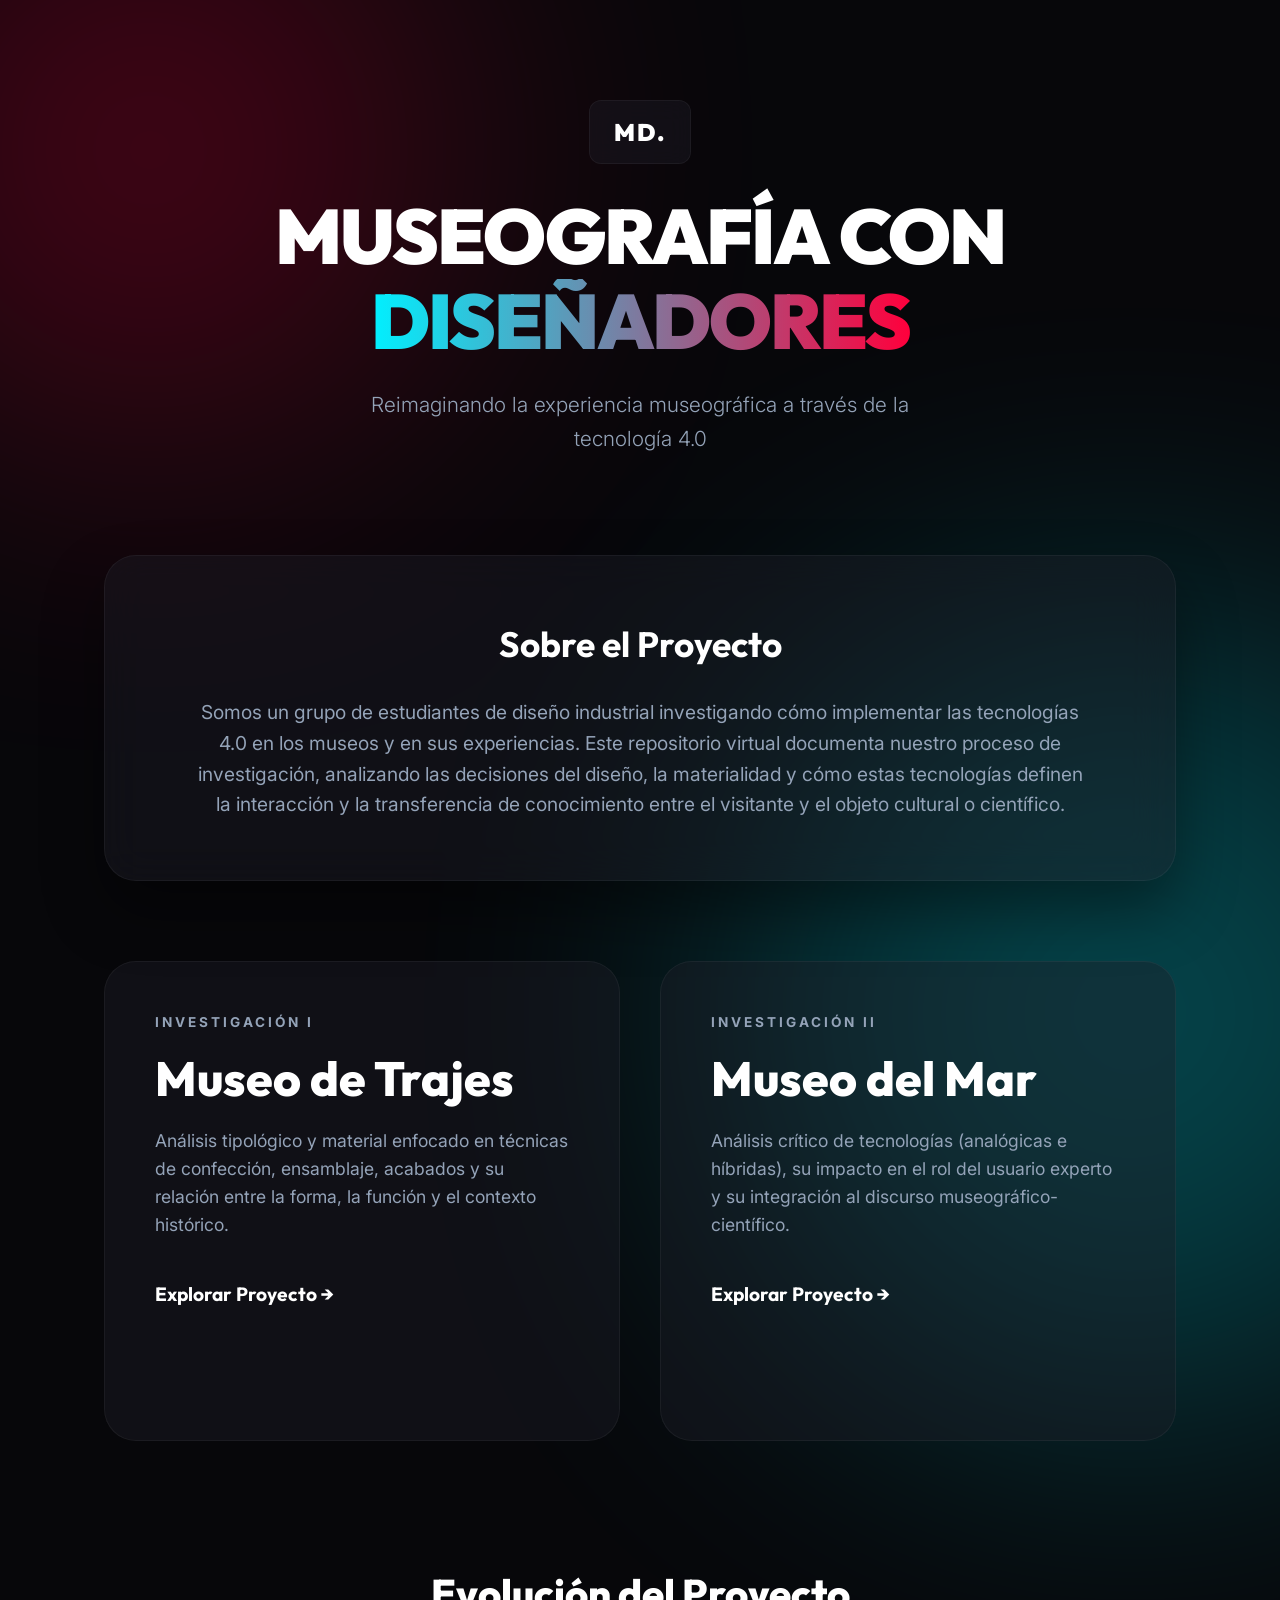
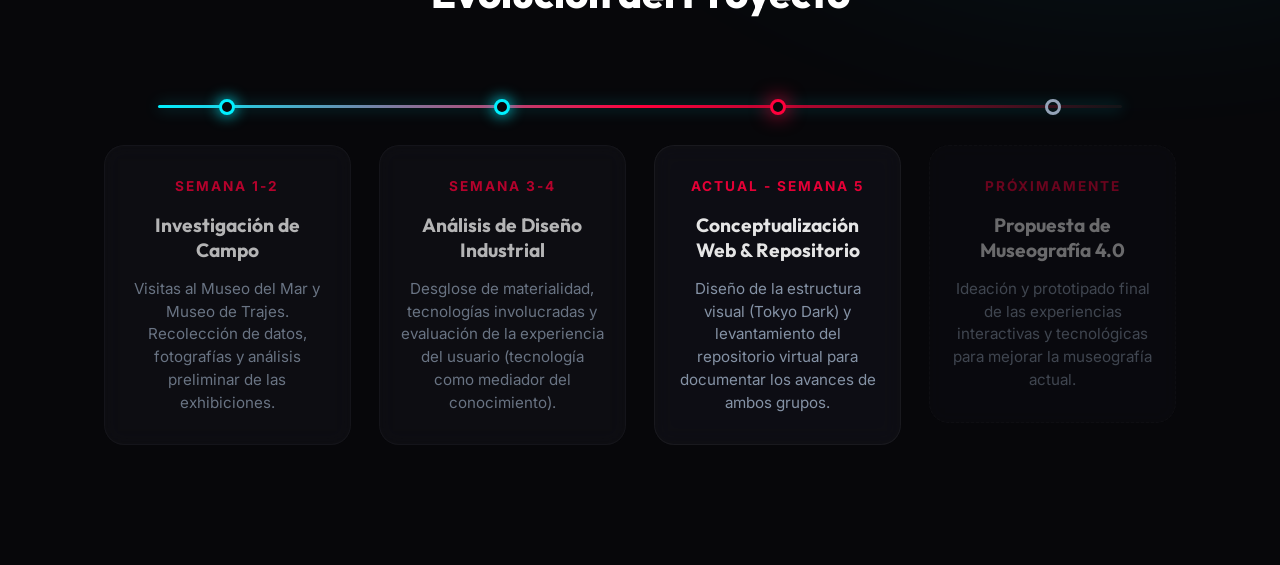
==== index.html @ 1bd92866 "Primera versión: Diseño y maquetación de Museo Mar y Trajes" ====
<!DOCTYPE html>
<html lang="es">

<head>
    <meta charset="UTF-8">
    <meta name="viewport" content="width=device-width, initial-scale=1.0">
    <title>Museografía con Diseñadores</title>
    <!-- Vinculando nuestra hoja de estilos (CSS) -->
    <link rel="stylesheet" href="css/style.css">
    <!-- Vinculando las fuentes de Google (Outfit para títulos, Inter para texto) -->
    <link
        href="https://fonts.googleapis.com/css2?family=Outfit:wght@300;400;700;900&family=Inter:wght@300;400;600&display=swap"
        rel="stylesheet">
</head>

<body>
    <!-- Efectos de luces de fondo (Glow) para el toque "Tokyo" -->
    <div class="ambient-glow glow-1"></div>
    <div class="ambient-glow glow-2"></div>

    <!-- Encabezado Principal de la Página -->
    <header class="hero">
        <div class="container">
            <div class="logo">MD.</div>
            <h1 class="title">Museografía con <span class="highlight">Diseñadores</span></h1>
            <p class="slogan">Reimaginando la experiencia museográfica a través de la tecnología 4.0</p>
        </div>
    </header>

    <!-- Contenido Principal -->
    <main class="container">
        <!-- Sección de Introducción -->
        <section class="intro">
            <h2>Sobre el Proyecto</h2>
            <p>Somos un grupo de estudiantes de diseño industrial investigando cómo implementar las tecnologías 4.0 en
                los museos y en sus experiencias. Este repositorio virtual documenta nuestro proceso de investigación,
                analizando las decisiones del diseño, la materialidad y cómo estas tecnologías definen la interacción y
                la transferencia de conocimiento entre el visitante y el objeto cultural o científico.</p>
        </section>

        <!-- Tarjetas Interactivas de los 2 Museos -->
        <section class="cards-grid">
            <!-- Tarjeta 1: Museo de Trajes -->
            <a href="museo-trajes.html" class="card trajes-card">
                <div class="card-content">
                    <div class="card-tag">Investigación I</div>
                    <h3>Museo de Trajes</h3>
                    <p>Análisis tipológico y material enfocado en técnicas de confección, ensamblaje, acabados y su
                        relación entre la forma, la función y el contexto histórico.</p>
                    <span class="btn">Explorar Proyecto &rarr;</span>
                </div>
                <div class="card-bg"></div>
            </a>

            <!-- Tarjeta 2: Museo del Mar -->
            <a href="museo-mar.html" class="card mar-card">
                <div class="card-content">
                    <div class="card-tag">Investigación II</div>
                    <h3>Museo del Mar</h3>
                    <p>Análisis crítico de tecnologías (analógicas e híbridas), su impacto en el rol del usuario experto
                        y su integración al discurso museográfico-científico.</p>
                    <span class="btn">Explorar Proyecto &rarr;</span>
                </div>
                <div class="card-bg"></div>
            </a>
        </section>

        <!-- Sección de Línea de Tiempo (Proceso) -->
        <section class="timeline-section">
            <h2 class="timeline-title">Evolución del Proyecto</h2>
            <div class="timeline">
                <!-- Hito 1 -->
                <div class="timeline-item">
                    <div class="timeline-dot"></div>
                    <div class="timeline-content">
                        <div class="timeline-date">Semana 1-2</div>
                        <h3>Investigación de Campo</h3>
                        <p>Visitas al Museo del Mar y Museo de Trajes. Recolección de datos, fotografías y análisis
                            preliminar de las exhibiciones.</p>
                    </div>
                </div>

                <!-- Hito 2 -->
                <div class="timeline-item">
                    <div class="timeline-dot"></div>
                    <div class="timeline-content">
                        <div class="timeline-date">Semana 3-4</div>
                        <h3>Análisis de Diseño Industrial</h3>
                        <p>Desglose de materialidad, tecnologías involucradas y evaluación de la experiencia del usuario
                            (tecnología como mediador del conocimiento).</p>
                    </div>
                </div>

                <!-- Hito 3 -->
                <div class="timeline-item focus">
                    <div class="timeline-dot pulsing"></div>
                    <div class="timeline-content">
                        <div class="timeline-date">Actual - Semana 5</div>
                        <h3>Conceptualización Web & Repositorio</h3>
                        <p>Diseño de la estructura visual (Tokyo Dark) y levantamiento del repositorio virtual para
                            documentar los avances de ambos grupos.</p>
                    </div>
                </div>

                <!-- Hito 4 -->
                <div class="timeline-item future">
                    <div class="timeline-dot"></div>
                    <div class="timeline-content">
                        <div class="timeline-date">Próximamente</div>
                        <h3>Propuesta de Museografía 4.0</h3>
                        <p>Ideación y prototipado final de las experiencias interactivas y tecnológicas para mejorar la
                            museografía actual.</p>
                    </div>
                </div>
            </div>
        </section>
    </main>
</body>

</html>
---- css/style.css ----
/* =========================================================================
   VARIABLES GLOBALES (El "Sistema de Diseño")
   ========================================================================= */
:root {
    /* Paleta de colores Dark Tokyo */
    --bg-dark: #07070a;
    /* Fondo casi negro */
    --text-primary: #ffffff;
    /* Texto principal blanco */
    --text-secondary: #94a3b8;
    /* Texto gris claro para párrafos */

    /* Colores Neón / Acentos */
    --accent-cyan: #00f0ff;
    /* Azul neón para Museo del Mar */
    --accent-magenta: #ff003c;
    /* Magenta neón para Museo de Trajes */

    /* Efecto "Glassmorphism" (Cristal esmerilado) */
    --glass-bg: rgba(30, 30, 40, 0.4);
    --glass-border: rgba(255, 255, 255, 0.05);
}

/* =========================================================================
   CONFIGURACIÓN BÁSICA (Reset y Tipografías)
   ========================================================================= */
* {
    margin: 0;
    padding: 0;
    box-sizing: border-box;
}

body {
    background-color: var(--bg-dark);
    color: var(--text-primary);
    font-family: 'Inter', sans-serif;
    /* Fuente legible para textos largos */
    line-height: 1.6;
    overflow-x: hidden;
    position: relative;
}

/* Aplicamos Outline (fuente geométrica moderna) a los títulos */
h1,
h2,
h3,
.logo {
    font-family: 'Outfit', sans-serif;
}

/* Contenedor central para que el contenido no pegue a los bordes de la pantalla */
.container {
    max-width: 1200px;
    /* Ancho máximo en pantallas grandes */
    margin: 0 auto;
    padding: 0 5%;
}

/* =========================================================================
   EFFECTOS DE LUZ AMBIENTAL (Glow)
   ========================================================================= */
.ambient-glow {
    position: absolute;
    border-radius: 50%;
    filter: blur(140px);
    z-index: -1;
    opacity: 0.25;
}

/* Luz rosada arriba a la izquierda */
.glow-1 {
    top: -150px;
    left: -150px;
    width: 600px;
    height: 600px;
    background: var(--accent-magenta);
}

/* Luz cyan a la derecha, en medio */
.glow-2 {
    top: 30%;
    right: -250px;
    width: 800px;
    height: 800px;
    background: var(--accent-cyan);
}

/* =========================================================================
   ENCABEZADO (HERO)
   ========================================================================= */
.hero {
    padding: 100px 0 60px;
    text-align: center;
}

.logo {
    font-size: 1.5rem;
    font-weight: 900;
    color: var(--text-primary);
    margin-bottom: 30px;
    display: inline-block;
    padding: 12px 24px;
    /* Efecto de cristal para el logo */
    background: var(--glass-bg);
    border: 1px solid var(--glass-border);
    backdrop-filter: blur(12px);
    -webkit-backdrop-filter: blur(12px);
    border-radius: 12px;
    letter-spacing: 2px;
}

/* Jerarquía de tamaños: Título enorme y responsivo */
.title {
    font-size: clamp(2.5rem, 6vw, 5rem);
    font-weight: 900;
    line-height: 1.1;
    margin-bottom: 25px;
    text-transform: uppercase;
    letter-spacing: -2px;
}

/* Resaltado con gradiente de color */
.highlight {
    background: linear-gradient(90deg, var(--accent-cyan), var(--accent-magenta));
    -webkit-background-clip: text;
    /* Safari/Chrome */
    background-clip: text;
    -webkit-text-fill-color: transparent;
    display: inline-block;
}

.slogan {
    font-size: 1.3rem;
    color: var(--text-secondary);
    max-width: 600px;
    margin: 0 auto;
    font-weight: 300;
}

/* =========================================================================
   SECCIÓN: INTRODUCCIÓN
   ========================================================================= */
.intro {
    background: var(--glass-bg);
    border: 1px solid var(--glass-border);
    backdrop-filter: blur(20px);
    /* Efecto vidrio empañado */
    -webkit-backdrop-filter: blur(20px);
    border-radius: 32px;
    padding: 60px;
    margin: 40px 0 80px;
    text-align: center;
    box-shadow: 0 30px 60px rgba(0, 0, 0, 0.4);
}

.intro h2 {
    font-size: 2.2rem;
    margin-bottom: 25px;
    font-weight: 700;
}

.intro p {
    font-size: 1.2rem;
    color: var(--text-secondary);
    max-width: 900px;
    margin: 0 auto;
}

/* =========================================================================
   DISEÑO DE LAS TARJETAS (MUSEOS)
   ========================================================================= */
.cards-grid {
    display: grid;
    /* Esto hace que las tarjetas se adapten solas si hay poco espacio (móvil vs pc) */
    grid-template-columns: repeat(auto-fit, minmax(380px, 1fr));
    gap: 40px;
    margin-bottom: 120px;
}

/* Estructura base de la tarjeta */
.card {
    position: relative;
    text-decoration: none;
    color: var(--text-primary);
    background: var(--glass-bg);
    border: 1px solid var(--glass-border);
    border-radius: 32px;
    padding: 50px;
    overflow: hidden;
    /* Transición súper suave (curvada) para animar todo */
    transition: all 0.5s cubic-bezier(0.25, 1, 0.5, 1);
    display: flex;
    flex-direction: column;
    min-height: 480px;
    z-index: 1;
    /* Para que el texto quede arriba del resplandor de fondo */
}

/* Interacción: Efecto flotar (Hover) y sombra */
.card:hover {
    transform: translateY(-15px);
    border-color: rgba(255, 255, 255, 0.15);
    box-shadow: 0 40px 80px rgba(0, 0, 0, 0.5);
}

/* Fondo oculto de las tarjetas que se iluminará */
.card-bg {
    position: absolute;
    top: 0;
    left: 0;
    width: 100%;
    height: 100%;
    z-index: -1;
    opacity: 0;
    transition: opacity 0.5s ease;
}

/* Al poner el mouse, iluminar una con rosa y otra con azul */
.trajes-card:hover .card-bg {
    background: radial-gradient(circle at top right, rgba(255, 0, 60, 0.2), transparent 70%);
    opacity: 1;
}

.mar-card:hover .card-bg {
    background: radial-gradient(circle at top right, rgba(0, 240, 255, 0.2), transparent 70%);
    opacity: 1;
}

/* Animación de colores en el título */
.trajes-card:hover h3 {
    color: var(--accent-magenta);
}

.mar-card:hover h3 {
    color: var(--accent-cyan);
}

/* Etiqueta pequeñita arriba de la tarjeta */
.card-tag {
    font-size: 0.85rem;
    text-transform: uppercase;
    letter-spacing: 3px;
    color: var(--text-secondary);
    margin-bottom: 20px;
    font-weight: 700;
}

.card h3 {
    font-size: 3rem;
    margin-bottom: 25px;
    font-weight: 800;
    transition: color 0.4s ease;
    line-height: 1;
}

.card p {
    color: var(--text-secondary);
    font-size: 1.1rem;
    margin-bottom: 40px;
    flex-grow: 1;
    /* Obliga al botón a irse hacia el fondo */
}

/* Botón "Explorar" de la tarjeta */
.btn {
    display: inline-flex;
    align-items: center;
    font-family: 'Outfit', sans-serif;
    font-weight: 700;
    font-size: 1.2rem;
    color: var(--text-primary);
    transition: transform 0.4s ease, color 0.4s ease;
}

/* El botón se desplaza un poco a la derecha al hacer hover */
.card:hover .btn {
    transform: translateX(10px);
}

.trajes-card:hover .btn {
    color: var(--accent-magenta);
}

.mar-card:hover .btn {
    color: var(--accent-cyan);
}

/* =========================================================================
   RESPONSIVE (Adaptación a Celulares)
   ========================================================================= */
@media (max-width: 768px) {
    .container {
        padding: 0 6%;
    }

    .hero {
        padding: 60px 0 30px;
    }

    .intro {
        padding: 40px 25px;
        border-radius: 20px;
    }

    .card {
        padding: 40px 30px;
        min-height: 400px;
        border-radius: 20px;
    }

    .card h3 {
        font-size: 2.2rem;
    }
}

/* =========================================================================
   SECCIÓN: LÍNEA DE TIEMPO (TIMELINE) HORIZONTAL
   ========================================================================= */
.timeline-section {
    margin: 80px 0 120px;
}

.timeline-title {
    font-size: 2.5rem;
    text-align: center;
    margin-bottom: 80px;
    font-weight: 800;
    color: var(--text-primary);
}

/* Contenedor principal para la línea horizontal */
.timeline {
    position: relative;
    max-width: 1200px;
    margin: 0 auto;
    display: flex;
    justify-content: space-between;
    align-items: flex-start;
    padding-top: 40px;
    /* Espacio para que el punto y la línea queden arriba */
}

/* La línea horizontal brillante que conecta todo */
.timeline::before {
    content: '';
    position: absolute;
    top: 0;
    left: 5%;
    right: 5%;
    /* No llega hasta los bordes extremos */
    height: 3px;
    background: linear-gradient(to right, var(--accent-cyan), var(--accent-magenta), var(--glass-border));
    box-shadow: 0 0 15px rgba(0, 240, 255, 0.4);
    border-radius: 2px;
}

.timeline-item {
    position: relative;
    width: 23%;
    /* Espacio uniforme para 4 elementos (4 * 23% = 92%) */
    display: flex;
    flex-direction: column;
    align-items: center;
    text-align: center;
}

/* El "punto" en la línea de tiempo (ahora centrado arriba de cada tarjeta) */
.timeline-dot {
    position: absolute;
    top: -46px;
    /* Para que quede exactamente sobre la línea central (40px padding + mitad de altura) */
    left: 50%;
    transform: translateX(-50%);
    width: 16px;
    height: 16px;
    border-radius: 50%;
    background-color: var(--bg-dark);
    border: 3px solid var(--accent-cyan);
    z-index: 2;
    box-shadow: 0 0 15px var(--accent-cyan);
    transition: all 0.4s ease;
}

/* Contrador de la información (las tarjetas de abajo) */
.timeline-content {
    background: var(--glass-bg);
    border: 1px solid var(--glass-border);
    backdrop-filter: blur(10px);
    -webkit-backdrop-filter: blur(10px);
    border-radius: 20px;
    padding: 30px 20px;
    width: 100%;
    transition: all 0.4s cubic-bezier(0.175, 0.885, 0.32, 1.275);
    /* Efecto rebote suave */
    opacity: 0.7;
    /* Por defecto están un poco tenues para que destaque el "hover" */
}

/* ==========================================
   Efectos de Interactividad (Hover/Destacar)
   ========================================== */
.timeline-item:hover .timeline-content {
    transform: translateY(-15px) scale(1.05);
    /* Sube un poco y se agranda */
    border-color: var(--accent-cyan);
    box-shadow: 0 20px 40px rgba(0, 0, 0, 0.4);
    opacity: 1;
    /* Se vuelve completamente visible */
    z-index: 10;
}

.timeline-item:hover .timeline-dot {
    background-color: var(--accent-cyan);
    transform: translateX(-50%) scale(1.5);
    /* El punto crece al interactuar */
}

/* Efecto especial para el ítem activo (focus) al interactuar */
.timeline-item.focus:hover .timeline-content {
    border-color: var(--accent-magenta);
}

.timeline-item.focus:hover .timeline-dot {
    background-color: var(--accent-magenta);
    box-shadow: 0 0 30px var(--accent-magenta);
}

/* Formato de Textos en la Línea de Tiempo */
.timeline-date {
    font-size: 0.85rem;
    color: var(--accent-magenta);
    font-weight: 700;
    margin-bottom: 15px;
    letter-spacing: 2px;
    text-transform: uppercase;
}

.timeline-item h3 {
    font-size: 1.2rem;
    margin-bottom: 15px;
    color: var(--text-primary);
    line-height: 1.3;
}

.timeline-item p {
    color: var(--text-secondary);
    font-size: 0.95rem;
    line-height: 1.5;
}

/* Modificadores estado Actual (Focus) y Futuro */
.timeline-item.focus .timeline-dot {
    border-color: var(--accent-magenta);
    box-shadow: 0 0 20px var(--accent-magenta);
    opacity: 1;
}

.timeline-item.focus .timeline-content {
    opacity: 0.9;
    /* El actual brilla un poco más por defecto */
}

.pulsing {
    animation: pulse 2s infinite;
}

@keyframes pulse {
    0% {
        box-shadow: 0 0 0 0 rgba(255, 0, 60, 0.7);
    }

    70% {
        box-shadow: 0 0 0 15px rgba(255, 0, 60, 0);
    }

    100% {
        box-shadow: 0 0 0 0 rgba(255, 0, 60, 0);
    }
}

.timeline-item.future .timeline-content {
    opacity: 0.4;
    border-style: dashed;
}

.timeline-item.future .timeline-dot {
    border-color: var(--text-secondary);
    box-shadow: none;
    background: transparent;
}

.timeline-item.future:hover .timeline-content {
    opacity: 0.8;
    border-color: var(--text-secondary);
}

.timeline-item.future:hover .timeline-dot {
    background-color: var(--text-secondary);
}

/* Responsividad: Si la pantalla es pequeña (celular), volvemos a vertical para que quepa */
@media (max-width: 900px) {
    .timeline {
        flex-direction: column;
        padding-top: 0;
        padding-left: 40px;
    }

    .timeline::before {
        top: 0;
        left: 10px;
        right: auto;
        height: 100%;
        width: 3px;
        background: linear-gradient(to bottom, var(--accent-cyan), var(--accent-magenta));
    }

    .timeline-item {
        width: 100%;
        margin-bottom: 40px;
        align-items: flex-start;
        text-align: left;
    }

    .timeline-dot {
        top: 20px;
        left: -30px;
        transform: none;
    }

    .timeline-item:hover .timeline-dot {
        transform: scale(1.3);
    }
}

/* =========================================================================
   SUBPÁGINA: MUSEO DE TRAJES (Y GENERALES PARA SUBPÁGINAS)
   ========================================================================= */

/* Navegación Superior (Volver) */
.subpage-nav {
    display: flex;
    justify-content: space-between;
    align-items: center;
    padding-top: 40px;
    margin-bottom: 20px;
}

.back-link {
    color: var(--text-secondary);
    text-decoration: none;
    font-weight: 600;
    font-size: 1.1rem;
    transition: color 0.3s ease, transform 0.3s ease;
    display: inline-block;
}

.back-link:hover {
    color: var(--text-primary);
    transform: translateX(-5px);
}

.project-indicator {
    background: var(--glass-bg);
    border: 1px solid var(--glass-border);
    padding: 8px 16px;
    border-radius: 20px;
    font-size: 0.9rem;
    color: var(--text-secondary);
    letter-spacing: 2px;
}

.subpage-hero {
    padding: 60px 0 40px;
    text-align: left;
}

.subpage-hero .title {
    font-size: 4rem;
    text-transform: none;
    margin-bottom: 15px;
}

.highlight-magenta {
    color: var(--accent-magenta);
}

/* SECCIÓN: Investigación de Campo */
.research-section {
    margin: 60px 0;
    background: var(--glass-bg);
    border: 1px solid var(--glass-border);
    border-radius: 32px;
    padding: 60px;
}

.section-title {
    font-size: 2.5rem;
    margin-bottom: 40px;
    color: var(--text-primary);
}

.research-grid {
    display: grid;
    grid-template-columns: 1fr 1fr;
    gap: 60px;
    align-items: center;
}

.research-text h3 {
    font-size: 1.8rem;
    margin-bottom: 20px;
    color: var(--accent-magenta);
}

.research-text p {
    font-size: 1.15rem;
    color: var(--text-secondary);
    margin-bottom: 20px;
}

.styled-list {
    list-style: none;
    padding-left: 20px;
}

.styled-list li {
    position: relative;
    margin-bottom: 15px;
    font-size: 1.1rem;
    color: var(--text-secondary);
    padding-left: 15px;
}

.styled-list li::before {
    content: '';
    position: absolute;
    left: -15px;
    top: 8px;
    width: 8px;
    height: 8px;
    border-radius: 50%;
    background-color: var(--accent-magenta);
    box-shadow: 0 0 10px var(--accent-magenta);
}

.styled-list li strong {
    color: var(--text-primary);
}

/* Espacio temporal para foto */
.research-image-placeholder {
    background: rgba(0, 0, 0, 0.4);
    border: 2px dashed rgba(255, 0, 60, 0.3);
    border-radius: 20px;
    height: 400px;
    display: flex;
    justify-content: center;
    align-items: center;
    text-align: center;
}

.placeholder-content .icon {
    font-size: 4rem;
    opacity: 0.5;
    display: block;
    margin-bottom: 15px;
}

.placeholder-content p {
    color: var(--text-secondary);
    max-width: 250px;
    margin: 0 auto;
}

/* SECCIÓN: Archivo Digital 3D */
.models-section {
    margin: 100px 0 120px;
}

.section-desc {
    font-size: 1.2rem;
    color: var(--text-secondary);
    margin-bottom: 50px;
    margin-top: -20px;
}

.models-grid {
    display: grid;
    grid-template-columns: repeat(auto-fit, minmax(320px, 1fr));
    gap: 40px;
}

.model-card {
    background: var(--glass-bg);
    border: 1px solid var(--glass-border);
    border-radius: 20px;
    overflow: hidden;
    cursor: pointer;
    transition: transform 0.4s ease, border-color 0.4s ease, box-shadow 0.4s ease;
}

.model-card:hover {
    transform: translateY(-10px);
    border-color: var(--accent-magenta);
    box-shadow: 0 20px 40px rgba(255, 0, 60, 0.15);
}

.model-thumbnail {
    height: 250px;
    background: rgba(0, 0, 0, 0.5);
    display: flex;
    justify-content: center;
    align-items: center;
    position: relative;
    overflow: hidden;
}

/* Cubo falso para "simular" el 3D */
.cube-wireframe {
    width: 80px;
    height: 80px;
    border: 2px solid rgba(255, 255, 255, 0.2);
    position: relative;
    transform: rotateX(45deg) rotateY(45deg);
    transform-style: preserve-3d;
    transition: transform 0.5s ease;
}

.model-card:hover .cube-wireframe {
    transform: rotateX(70deg) rotateY(70deg);
    border-color: var(--accent-magenta);
    box-shadow: 0 0 20px rgba(255, 0, 60, 0.5);
}

.model-info {
    padding: 30px;
}

.model-info h3 {
    font-size: 1.5rem;
    margin-bottom: 10px;
}

.model-info p {
    color: var(--text-secondary);
    margin-bottom: 20px;
    font-size: 0.95rem;
}

.view-btn {
    color: var(--accent-magenta);
    font-weight: 700;
    font-size: 0.95rem;
    text-transform: uppercase;
    letter-spacing: 1px;
    transition: text-shadow 0.3s ease;
}

.model-card:hover .view-btn {
    text-shadow: 0 0 10px var(--accent-magenta);
}

/* =========================================================================
   VENTANA EMERGENTE (MODAL PARA 3D)
   ========================================================================= */
.modal-overlay {
    position: fixed;
    top: 0;
    left: 0;
    width: 100vw;
    height: 100vh;
    background: rgba(0, 0, 0, 0.85);
    backdrop-filter: blur(15px);
    -webkit-backdrop-filter: blur(15px);
    z-index: 1000;
    display: flex;
    justify-content: center;
    align-items: center;
    opacity: 0;
    pointer-events: none;
    transition: opacity 0.4s ease;
}

.modal-overlay.active {
    opacity: 1;
    pointer-events: all;
}

.modal-content {
    background: var(--bg-dark);
    border: 1px solid rgba(255, 0, 60, 0.3);
    border-radius: 24px;
    width: 90%;
    max-width: 1200px;
    height: 85vh;
    position: relative;
    transform: translateY(50px) scale(0.95);
    transition: transform 0.4s cubic-bezier(0.175, 0.885, 0.32, 1.275);
    overflow: hidden;
    box-shadow: 0 30px 80px rgba(0, 0, 0, 0.8), 0 0 40px rgba(255, 0, 60, 0.1);
}

.modal-overlay.active .modal-content {
    transform: translateY(0) scale(1);
}

.close-btn {
    position: absolute;
    top: 25px;
    right: 30px;
    background: none;
    border: none;
    color: var(--text-secondary);
    font-size: 2.5rem;
    cursor: pointer;
    z-index: 10;
    transition: color 0.3s ease;
}

.close-btn:hover {
    color: var(--text-primary);
}

.modal-layout {
    display: flex;
    height: 100%;
}

.modal-3d-viewer {
    flex: 1.5;
    background: radial-gradient(circle at center, rgba(30, 30, 40, 1) 0%, rgba(10, 10, 15, 1) 100%);
    position: relative;
    display: flex;
    justify-content: center;
    align-items: center;
    border-right: 1px solid var(--glass-border);
}

.viewer-placeholder {
    text-align: center;
}

.viewer-placeholder p {
    font-size: 1.5rem;
    color: var(--text-primary);
    margin-bottom: 10px;
}

.viewer-placeholder .instruction {
    color: var(--text-secondary);
    font-size: 0.9rem;
}

.modal-details {
    flex: 1;
    padding: 50px 40px;
    overflow-y: auto;
}

.tag-badge {
    background: rgba(255, 0, 60, 0.1);
    color: var(--accent-magenta);
    padding: 5px 12px;
    border-radius: 20px;
    font-size: 0.8rem;
    font-weight: 700;
    text-transform: uppercase;
    letter-spacing: 1px;
    display: inline-block;
    margin-bottom: 20px;
    border: 1px solid rgba(255, 0, 60, 0.3);
}

.modal-details h2 {
    font-size: 2.5rem;
    margin-bottom: 40px;
    line-height: 1.1;
}

.detail-group {
    margin-bottom: 30px;
}

.detail-group h4 {
    font-family: 'Outfit', sans-serif;
    color: var(--text-primary);
    font-size: 1.2rem;
    margin-bottom: 10px;
    border-bottom: 1px solid var(--glass-border);
    padding-bottom: 5px;
}

.detail-group p {
    color: var(--text-secondary);
    font-size: 1.05rem;
    line-height: 1.6;
}

/* Responsividad para la subpágina */
@media (max-width: 900px) {
    .research-grid {
        grid-template-columns: 1fr;
        gap: 40px;
    }

    .modal-layout {
        flex-direction: column;
    }

    .modal-3d-viewer {
        min-height: 40vh;
        flex: none;
        border-right: none;
        border-bottom: 1px solid var(--glass-border);
    }

    .modal-details {
        padding: 30px 25px;
    }
}
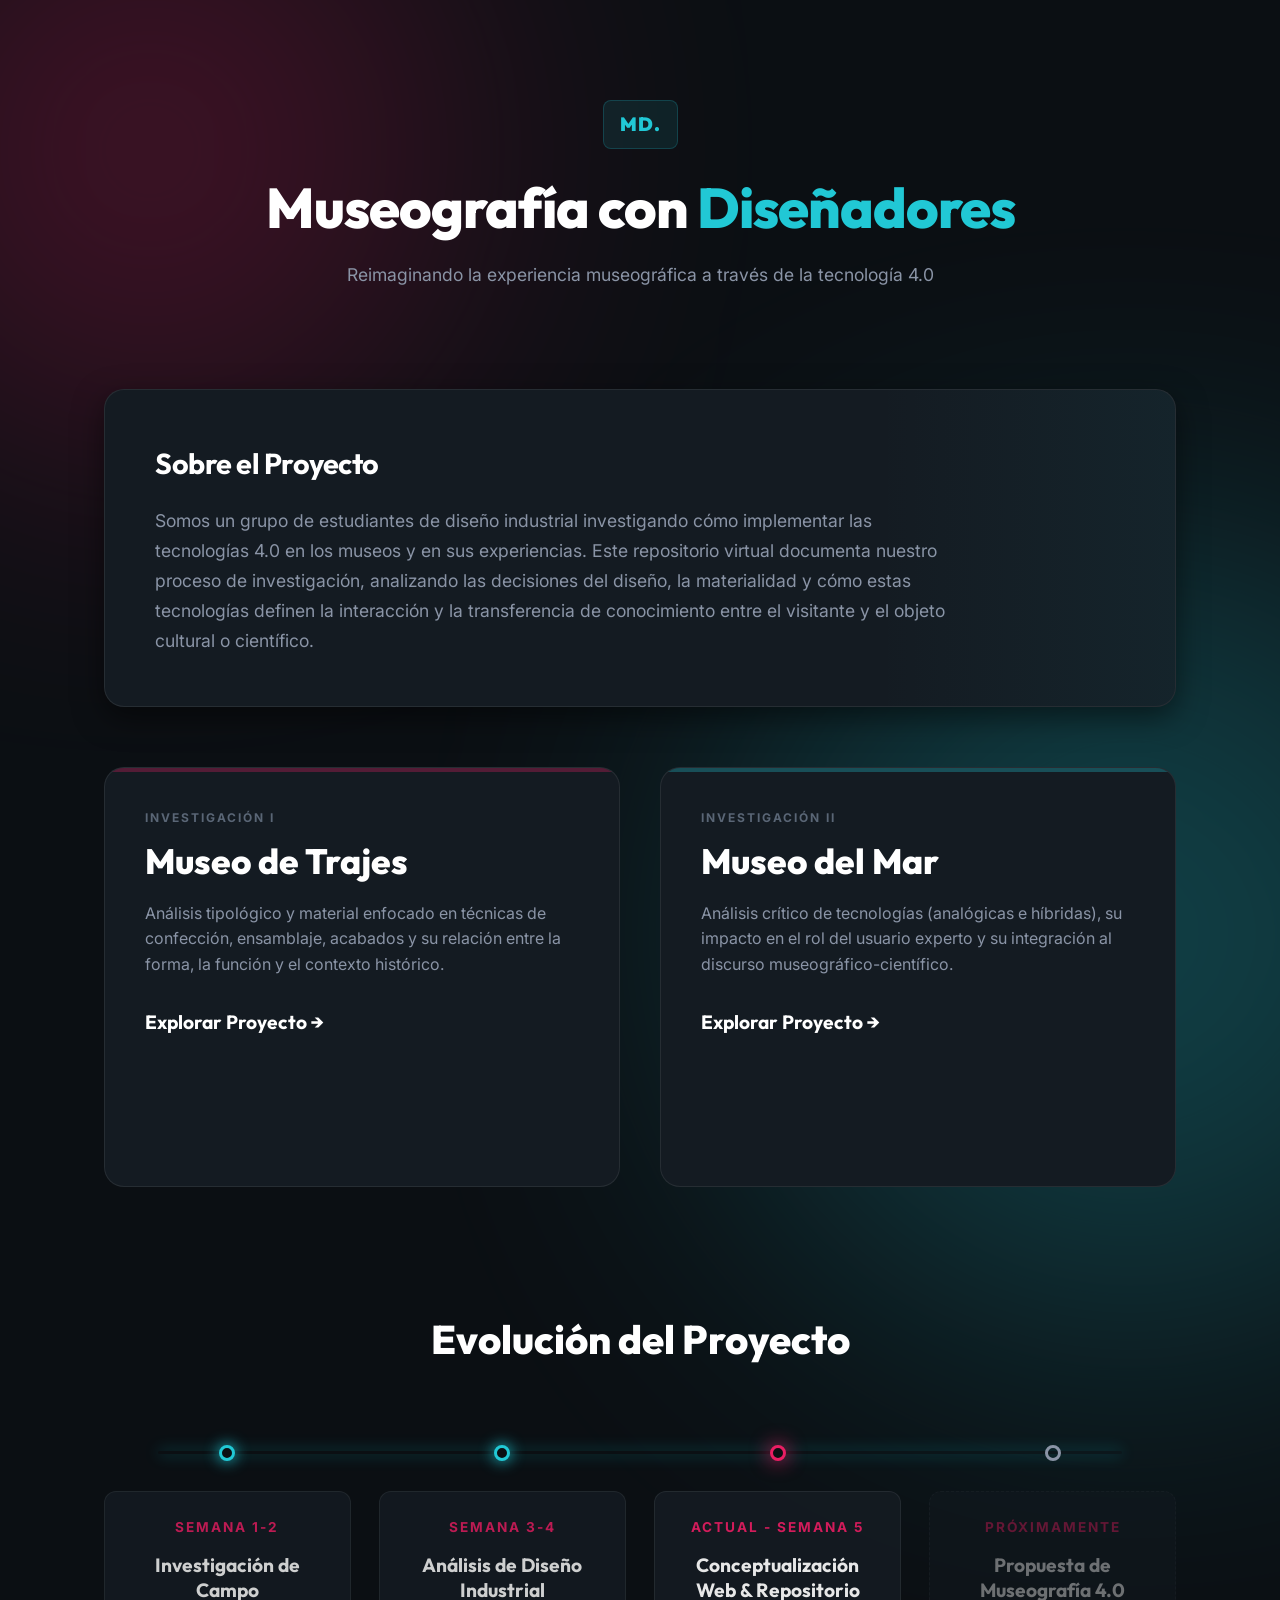
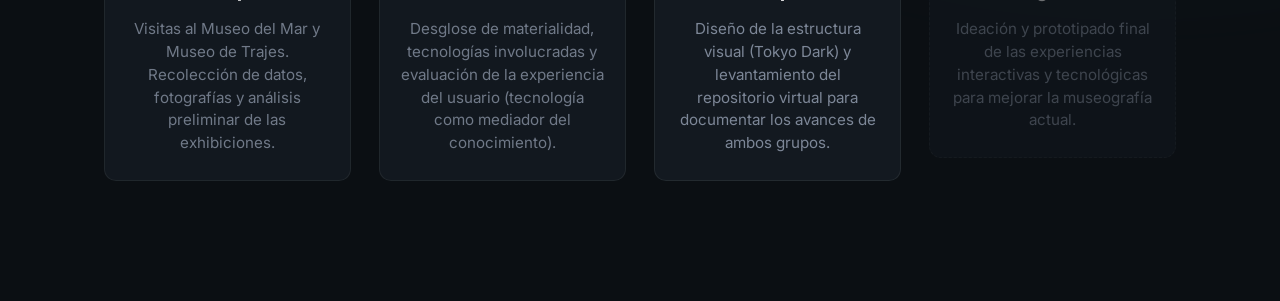
==== commit 3cddb52d: "fix: force css update with cache busting v2" ====
--- a/index.html
+++ b/index.html
@@ -6,7 +6,7 @@
     <meta name="viewport" content="width=device-width, initial-scale=1.0">
     <title>Museografía con Diseñadores</title>
     <!-- Vinculando nuestra hoja de estilos (CSS) -->
-    <link rel="stylesheet" href="css/style.css">
+    <link rel="stylesheet" href="css/style.css?v=2">
     <!-- Vinculando las fuentes de Google (Outfit para títulos, Inter para texto) -->
     <link
         href="https://fonts.googleapis.com/css2?family=Outfit:wght@300;400;700;900&family=Inter:wght@300;400;600&display=swap"
--- a/css/style.css
+++ b/css/style.css
@@ -2,23 +2,31 @@
    VARIABLES GLOBALES (El "Sistema de Diseño")
    ========================================================================= */
 :root {
-    /* Paleta de colores Dark Tokyo */
-    --bg-dark: #07070a;
-    /* Fondo casi negro */
+    /* Paleta de colores Dashboard Premium */
+    --bg-dark: #0b0f13;
+    /* Fondo base azulado oscuro */
+    --surface: #141b22;
+    /* Superficie de tarjetas y paneles */
+    --surface-hover: #1c252d;
+    /* Superficie al hacer hover */
+
     --text-primary: #ffffff;
-    /* Texto principal blanco */
-    --text-secondary: #94a3b8;
-    /* Texto gris claro para párrafos */
+    --text-secondary: #8a94a6;
+    /* Gris azulado para párrafos */
+    --text-muted: #5a6676;
 
     /* Colores Neón / Acentos */
-    --accent-cyan: #00f0ff;
-    /* Azul neón para Museo del Mar */
-    --accent-magenta: #ff003c;
-    /* Magenta neón para Museo de Trajes */
-
-    /* Efecto "Glassmorphism" (Cristal esmerilado) */
-    --glass-bg: rgba(30, 30, 40, 0.4);
-    --glass-border: rgba(255, 255, 255, 0.05);
+    --accent-cyan: #21c8d5;
+    /* Cyan brillante de la referencia */
+    --accent-magenta: #e91e63;
+    /* Magenta para Trajes */
+    --accent-indigo: #6366f1;
+    /* Indigo para detalles */
+
+    /* Efectos de Panel */
+    --panel-border: rgba(255, 255, 255, 0.08);
+    --panel-shadow: 0 10px 30px rgba(0, 0, 0, 0.5);
+    --glass-bg: rgba(20, 27, 34, 0.7);
 }
 
 /* =========================================================================
@@ -94,76 +102,79 @@
 }
 
 .logo {
-    font-size: 1.5rem;
+    font-size: 1.2rem;
     font-weight: 900;
-    color: var(--text-primary);
-    margin-bottom: 30px;
+    color: var(--accent-cyan);
+    margin-bottom: 25px;
     display: inline-block;
-    padding: 12px 24px;
-    /* Efecto de cristal para el logo */
-    background: var(--glass-bg);
-    border: 1px solid var(--glass-border);
-    backdrop-filter: blur(12px);
-    -webkit-backdrop-filter: blur(12px);
-    border-radius: 12px;
-    letter-spacing: 2px;
+    padding: 8px 16px;
+    background: rgba(33, 200, 213, 0.1);
+    border: 1px solid rgba(33, 200, 213, 0.2);
+    border-radius: 8px;
+    letter-spacing: 1px;
 }
 
 /* Jerarquía de tamaños: Título enorme y responsivo */
 .title {
-    font-size: clamp(2.5rem, 6vw, 5rem);
-    font-weight: 900;
-    line-height: 1.1;
-    margin-bottom: 25px;
-    text-transform: uppercase;
-    letter-spacing: -2px;
+    font-size: clamp(2rem, 5vw, 3.5rem);
+    font-weight: 800;
+    line-height: 1.2;
+    margin-bottom: 20px;
+    letter-spacing: -1px;
 }
 
 /* Resaltado con gradiente de color */
 .highlight {
-    background: linear-gradient(90deg, var(--accent-cyan), var(--accent-magenta));
-    -webkit-background-clip: text;
-    /* Safari/Chrome */
-    background-clip: text;
-    -webkit-text-fill-color: transparent;
-    display: inline-block;
+    color: var(--accent-cyan);
 }
 
 .slogan {
-    font-size: 1.3rem;
+    font-size: 1.1rem;
     color: var(--text-secondary);
     max-width: 600px;
     margin: 0 auto;
-    font-weight: 300;
+    font-weight: 400;
 }
 
 /* =========================================================================
    SECCIÓN: INTRODUCCIÓN
    ========================================================================= */
 .intro {
-    background: var(--glass-bg);
-    border: 1px solid var(--glass-border);
-    backdrop-filter: blur(20px);
-    /* Efecto vidrio empañado */
-    -webkit-backdrop-filter: blur(20px);
-    border-radius: 32px;
-    padding: 60px;
-    margin: 40px 0 80px;
-    text-align: center;
-    box-shadow: 0 30px 60px rgba(0, 0, 0, 0.4);
+    background: var(--surface);
+    border: 1px solid var(--panel-border);
+    border-radius: 20px;
+    padding: 50px;
+    margin: 40px 0 60px;
+    text-align: left;
+    /* Alineado a la izquierda como un dashboard profesional */
+    box-shadow: var(--panel-shadow);
+    position: relative;
+    overflow: hidden;
+}
+
+.intro::after {
+    content: '';
+    position: absolute;
+    top: 0;
+    right: 0;
+    width: 300px;
+    height: 100%;
+    background: linear-gradient(90deg, transparent, rgba(33, 200, 213, 0.05));
+    pointer-events: none;
 }
 
 .intro h2 {
-    font-size: 2.2rem;
-    margin-bottom: 25px;
+    font-size: 1.8rem;
+    margin-bottom: 20px;
     font-weight: 700;
+    letter-spacing: -0.5px;
 }
 
 .intro p {
-    font-size: 1.2rem;
-    color: var(--text-secondary);
-    max-width: 900px;
-    margin: 0 auto;
+    font-size: 1.1rem;
+    color: var(--text-secondary);
+    max-width: 800px;
+    line-height: 1.7;
 }
 
 /* =========================================================================
@@ -182,25 +193,23 @@
     position: relative;
     text-decoration: none;
     color: var(--text-primary);
-    background: var(--glass-bg);
-    border: 1px solid var(--glass-border);
-    border-radius: 32px;
-    padding: 50px;
+    background: var(--surface);
+    border: 1px solid var(--panel-border);
+    border-radius: 20px;
+    padding: 40px;
     overflow: hidden;
-    /* Transición súper suave (curvada) para animar todo */
-    transition: all 0.5s cubic-bezier(0.25, 1, 0.5, 1);
+    transition: all 0.4s cubic-bezier(0.4, 0, 0.2, 1);
     display: flex;
     flex-direction: column;
-    min-height: 480px;
-    z-index: 1;
-    /* Para que el texto quede arriba del resplandor de fondo */
+    min-height: 420px;
 }
 
 /* Interacción: Efecto flotar (Hover) y sombra */
 .card:hover {
-    transform: translateY(-15px);
-    border-color: rgba(255, 255, 255, 0.15);
-    box-shadow: 0 40px 80px rgba(0, 0, 0, 0.5);
+    transform: translateY(-8px);
+    background: var(--surface-hover);
+    border-color: rgba(33, 200, 213, 0.3);
+    box-shadow: 0 20px 40px rgba(0, 0, 0, 0.6);
 }
 
 /* Fondo oculto de las tarjetas que se iluminará */
@@ -209,56 +218,49 @@
     top: 0;
     left: 0;
     width: 100%;
-    height: 100%;
-    z-index: -1;
-    opacity: 0;
-    transition: opacity 0.5s ease;
-}
-
-/* Al poner el mouse, iluminar una con rosa y otra con azul */
-.trajes-card:hover .card-bg {
-    background: radial-gradient(circle at top right, rgba(255, 0, 60, 0.2), transparent 70%);
+    height: 4px;
+    /* Línea de color superior estilo dashboard */
+    z-index: 2;
+    opacity: 0.3;
+    transition: opacity 0.4s ease;
+}
+
+.trajes-card .card-bg {
+    background: var(--accent-magenta);
+}
+
+.mar-card .card-bg {
+    background: var(--accent-cyan);
+}
+
+.card:hover .card-bg {
     opacity: 1;
-}
-
-.mar-card:hover .card-bg {
-    background: radial-gradient(circle at top right, rgba(0, 240, 255, 0.2), transparent 70%);
-    opacity: 1;
-}
-
-/* Animación de colores en el título */
-.trajes-card:hover h3 {
-    color: var(--accent-magenta);
-}
-
-.mar-card:hover h3 {
-    color: var(--accent-cyan);
 }
 
 /* Etiqueta pequeñita arriba de la tarjeta */
 .card-tag {
-    font-size: 0.85rem;
+    font-size: 0.75rem;
     text-transform: uppercase;
-    letter-spacing: 3px;
-    color: var(--text-secondary);
+    letter-spacing: 2px;
+    color: var(--text-muted);
+    margin-bottom: 15px;
+    font-weight: 700;
+}
+
+.card h3 {
+    font-size: 2.2rem;
     margin-bottom: 20px;
-    font-weight: 700;
-}
-
-.card h3 {
-    font-size: 3rem;
-    margin-bottom: 25px;
     font-weight: 800;
     transition: color 0.4s ease;
-    line-height: 1;
+    line-height: 1.1;
 }
 
 .card p {
     color: var(--text-secondary);
-    font-size: 1.1rem;
-    margin-bottom: 40px;
+    font-size: 1rem;
+    margin-bottom: 30px;
     flex-grow: 1;
-    /* Obliga al botón a irse hacia el fondo */
+    line-height: 1.6;
 }
 
 /* Botón "Explorar" de la tarjeta */
@@ -383,17 +385,13 @@
 
 /* Contrador de la información (las tarjetas de abajo) */
 .timeline-content {
-    background: var(--glass-bg);
-    border: 1px solid var(--glass-border);
-    backdrop-filter: blur(10px);
-    -webkit-backdrop-filter: blur(10px);
-    border-radius: 20px;
-    padding: 30px 20px;
+    background: var(--surface);
+    border: 1px solid var(--panel-border);
+    border-radius: 12px;
+    padding: 25px 20px;
     width: 100%;
-    transition: all 0.4s cubic-bezier(0.175, 0.885, 0.32, 1.275);
-    /* Efecto rebote suave */
-    opacity: 0.7;
-    /* Por defecto están un poco tenues para que destaque el "hover" */
+    transition: all 0.3s ease;
+    opacity: 0.8;
 }
 
 /* ==========================================
@@ -918,4 +916,257 @@
     .modal-details {
         padding: 30px 25px;
     }
+}
+
+/* =========================================================================
+   RESPONSIVIDAD TOTAL (MÓVILES Y TABLETS)
+   ========================================================================= */
+
+/* Tablets y pantallas medianas (hasta 900px) */
+@media (max-width: 900px) {
+    .research-grid {
+        grid-template-columns: 1fr;
+        gap: 40px;
+    }
+
+    .modal-layout {
+        flex-direction: column;
+    }
+
+    .modal-3d-viewer {
+        min-height: 40vh;
+        flex: none;
+        border-right: none;
+        border-bottom: 1px solid var(--glass-border);
+    }
+
+    .modal-details {
+        padding: 30px 25px;
+    }
+
+    /* Línea de tiempo (Ya configurada arriba, pero la aseguramos) */
+    .timeline {
+        flex-direction: column;
+        padding-top: 0;
+        padding-left: 40px;
+    }
+
+    .timeline::before {
+        top: 0;
+        left: 10px;
+        right: auto;
+        height: 100%;
+        width: 3px;
+        background: linear-gradient(to bottom, var(--accent-cyan), var(--accent-magenta));
+    }
+
+    .timeline-item {
+        width: 100%;
+        margin-bottom: 40px;
+        align-items: flex-start;
+        text-align: left;
+    }
+
+    .timeline-dot {
+        top: 20px;
+        left: -30px;
+        transform: none;
+    }
+
+    .timeline-item:hover .timeline-dot {
+        transform: scale(1.3);
+    }
+}
+
+/* Teléfonos (hasta 768px) */
+@media (max-width: 768px) {
+
+    /* Ajustes generales de contenedor y tipografía hero */
+    .container {
+        padding: 0 5%;
+    }
+
+    .title {
+        font-size: 2.8rem;
+        line-height: 1.1;
+        margin-bottom: 15px;
+    }
+
+    .slogan {
+        font-size: 1.1rem;
+    }
+
+    .section-title {
+        font-size: 2rem;
+        margin-bottom: 30px;
+    }
+
+    /* Inicio: Hero y navegación */
+    .hero {
+        padding: 60px 0 40px;
+    }
+
+    .subpage-hero {
+        padding: 30px 0 20px;
+        text-align: center;
+    }
+
+    /* Centrado en móviles */
+    .subpage-hero .title {
+        font-size: 2.5rem;
+    }
+
+    /* Inicio: Introducción */
+    .intro {
+        padding: 30px 20px;
+        border-radius: 20px;
+        margin: 30px 0 60px;
+    }
+
+    .intro h2 {
+        font-size: 1.8rem;
+    }
+
+    .intro p {
+        font-size: 1rem;
+    }
+
+    /* Navegación de Subpáginas */
+    .subpage-nav {
+        flex-direction: column;
+        gap: 15px;
+        padding-top: 20px;
+    }
+
+    .back-link {
+        font-size: 1rem;
+    }
+
+    /* Tarjetas de Museos (Inicio) */
+    .cards-grid {
+        grid-template-columns: 1fr;
+        gap: 30px;
+        margin-bottom: 80px;
+    }
+
+    .card {
+        padding: 30px 25px;
+        min-height: auto;
+        border-radius: 20px;
+    }
+
+    .card h3 {
+        font-size: 2rem;
+        margin-bottom: 15px;
+    }
+
+    .card p {
+        font-size: 1rem;
+        margin-bottom: 30px;
+    }
+
+    /* Modales (Ventanas Emergentes) */
+    .modal-content {
+        width: 95%;
+        height: 90vh;
+        border-radius: 16px;
+    }
+
+    .close-btn {
+        top: 15px;
+        right: 20px;
+        font-size: 2rem;
+        background: rgba(0, 0, 0, 0.5);
+        border-radius: 50%;
+        width: 40px;
+        height: 40px;
+        display: flex;
+        align-items: center;
+        justify-content: center;
+    }
+
+    .modal-details h2 {
+        font-size: 1.8rem;
+        margin-bottom: 25px;
+    }
+
+    .detail-group h4 {
+        font-size: 1.1rem;
+    }
+
+    .detail-group p {
+        font-size: 0.95rem;
+    }
+
+    /* Sección de Investigación (Subpáginas) */
+    .research-section {
+        padding: 30px 20px;
+        border-radius: 20px;
+        margin: 40px 0;
+    }
+
+    .research-text h3 {
+        font-size: 1.5rem;
+    }
+
+    .research-text p,
+    .styled-list li {
+        font-size: 1rem;
+    }
+
+    .research-image-placeholder {
+        height: 250px;
+    }
+
+    .placeholder-content .icon {
+        font-size: 3rem;
+    }
+
+    /* Galería 3D (Subpáginas) */
+    .models-section {
+        margin: 60px 0 80px;
+    }
+
+    .models-grid {
+        grid-template-columns: 1fr;
+        gap: 30px;
+    }
+
+    .model-info {
+        padding: 20px;
+    }
+
+    .model-info h3 {
+        font-size: 1.3rem;
+    }
+}
+
+/* Teléfonos muy pequeños (hasta 480px) */
+@media (max-width: 480px) {
+    .title {
+        font-size: 2.2rem;
+    }
+
+    .modal-3d-viewer {
+        min-height: 30vh;
+    }
+
+    .modal-details {
+        padding: 20px 15px;
+    }
+
+    .timeline {
+        padding-left: 20px;
+    }
+
+    .timeline::before {
+        left: 5px;
+    }
+
+    .timeline-dot {
+        left: -19px;
+        width: 12px;
+        height: 12px;
+        top: 22px;
+    }
 }
